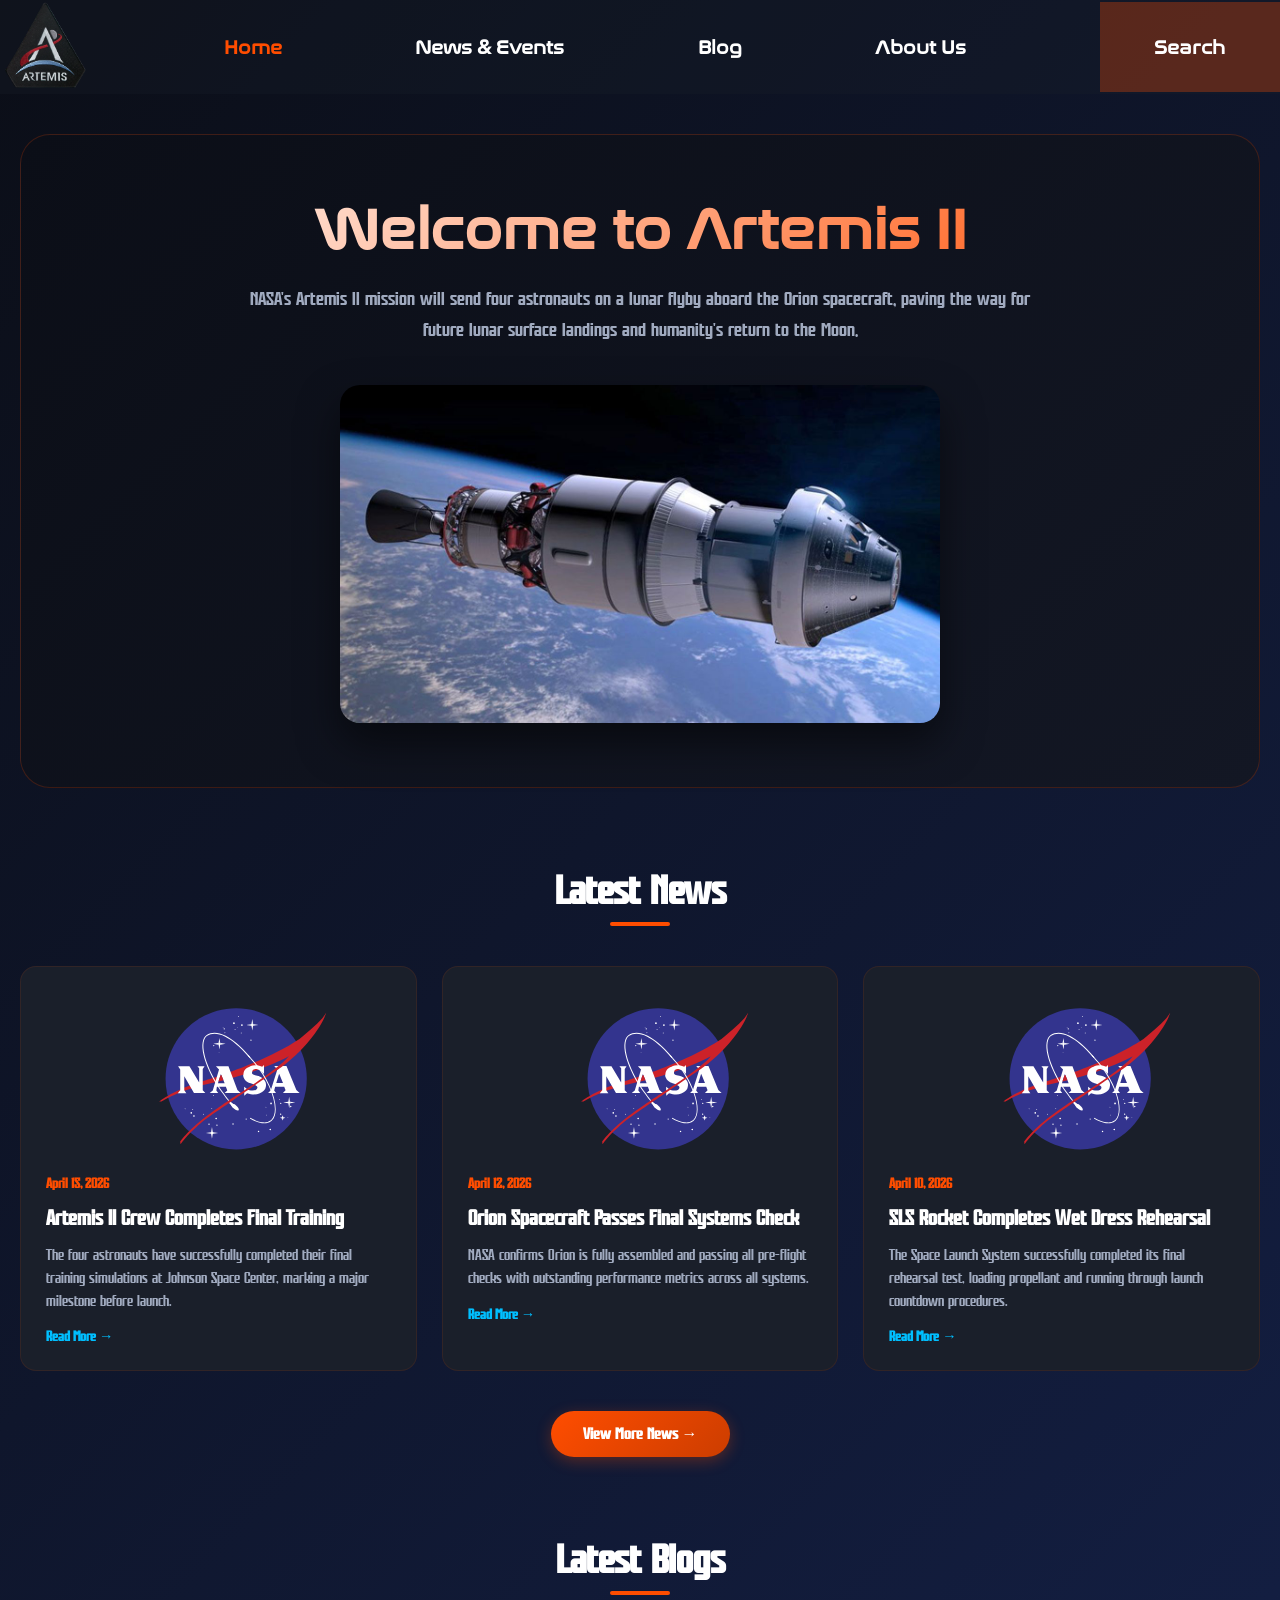
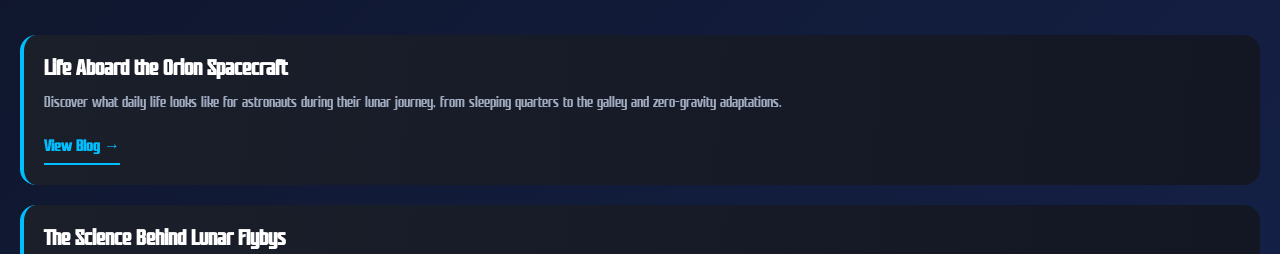
==== index.html @ 9321aee0 "Initial commit: Artemis II clone site Add complete starter for an Artemis II informational site: pag" ====
<!DOCTYPE html>
<html lang="en">
<head>
    <meta charset="UTF-8">
    <meta name="viewport" content="width=device-width, initial-scale=1.0">
    <meta http-equiv="refresh" content="0; url=pages/home.html">

    <title>Document</title>
</head>    
</html>
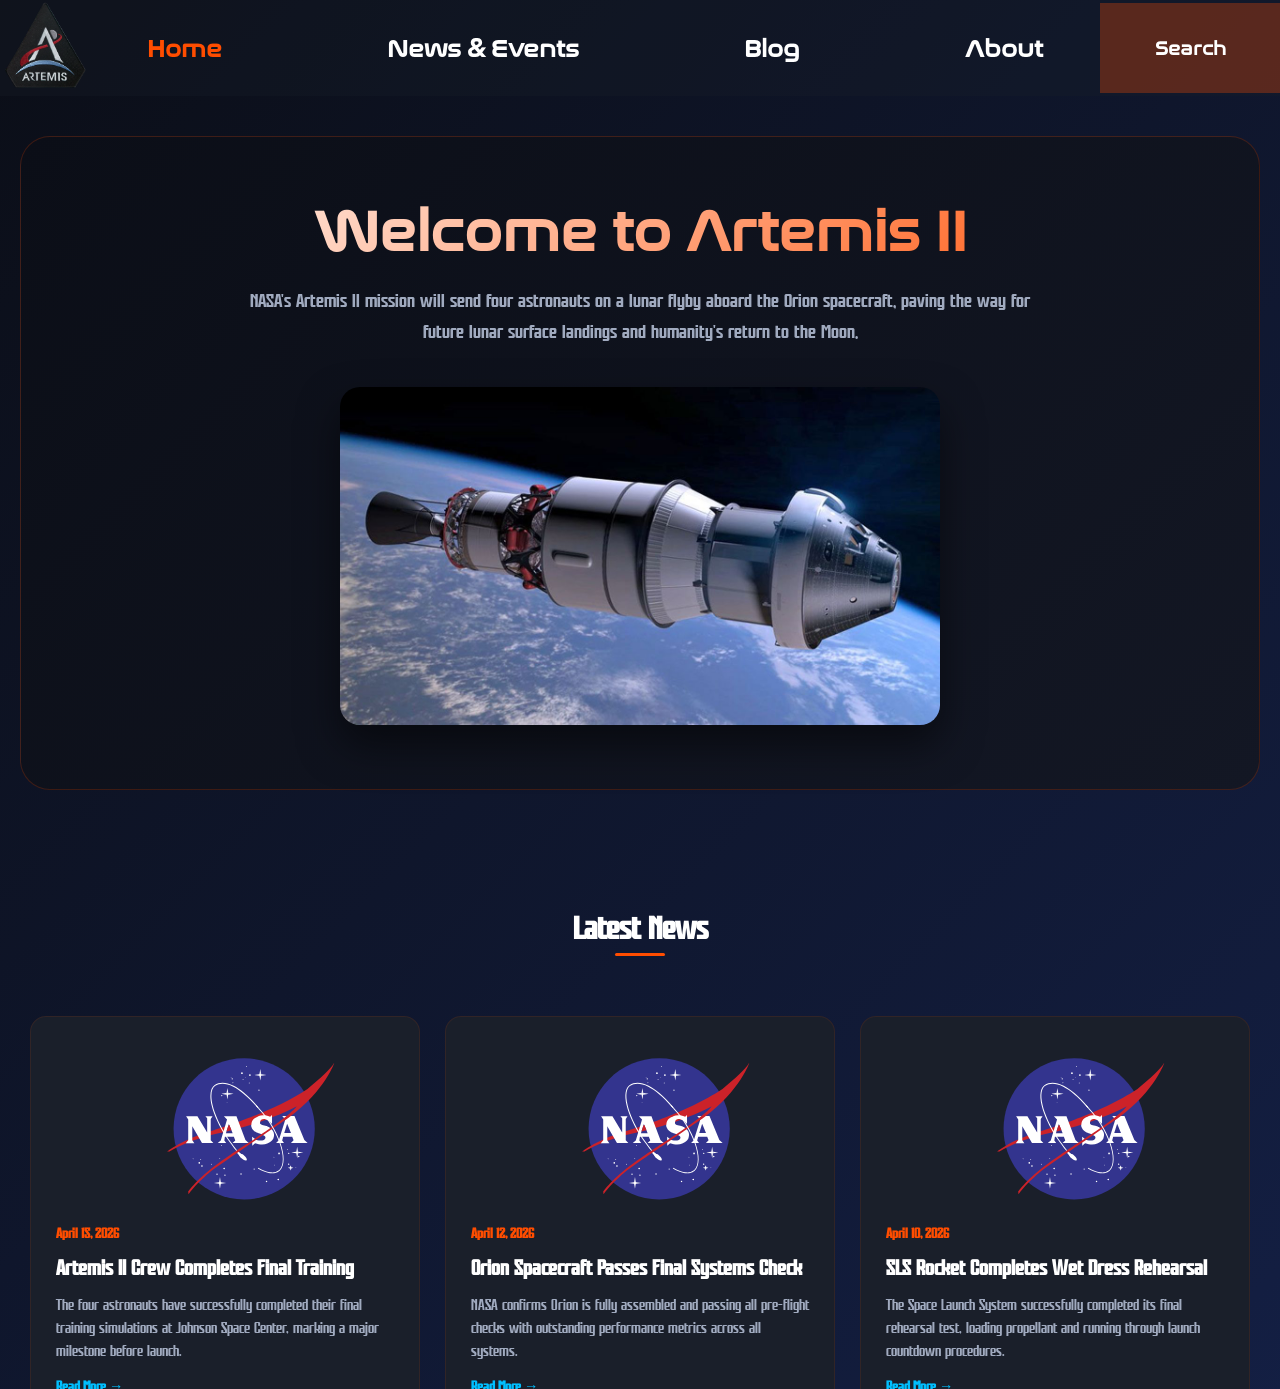
==== commit 778249c8: "Refactor pages, add loaders, styles, and topbar Major refactor across HTML, JS loaders, and styles: " ====
--- a/index.html
+++ b/index.html
@@ -5,6 +5,6 @@
     <meta name="viewport" content="width=device-width, initial-scale=1.0">
     <meta http-equiv="refresh" content="0; url=pages/home.html">
 
-    <title>Document</title>
+    <title>Nasa Fan Made Site</title>
 </head>    
 </html>
